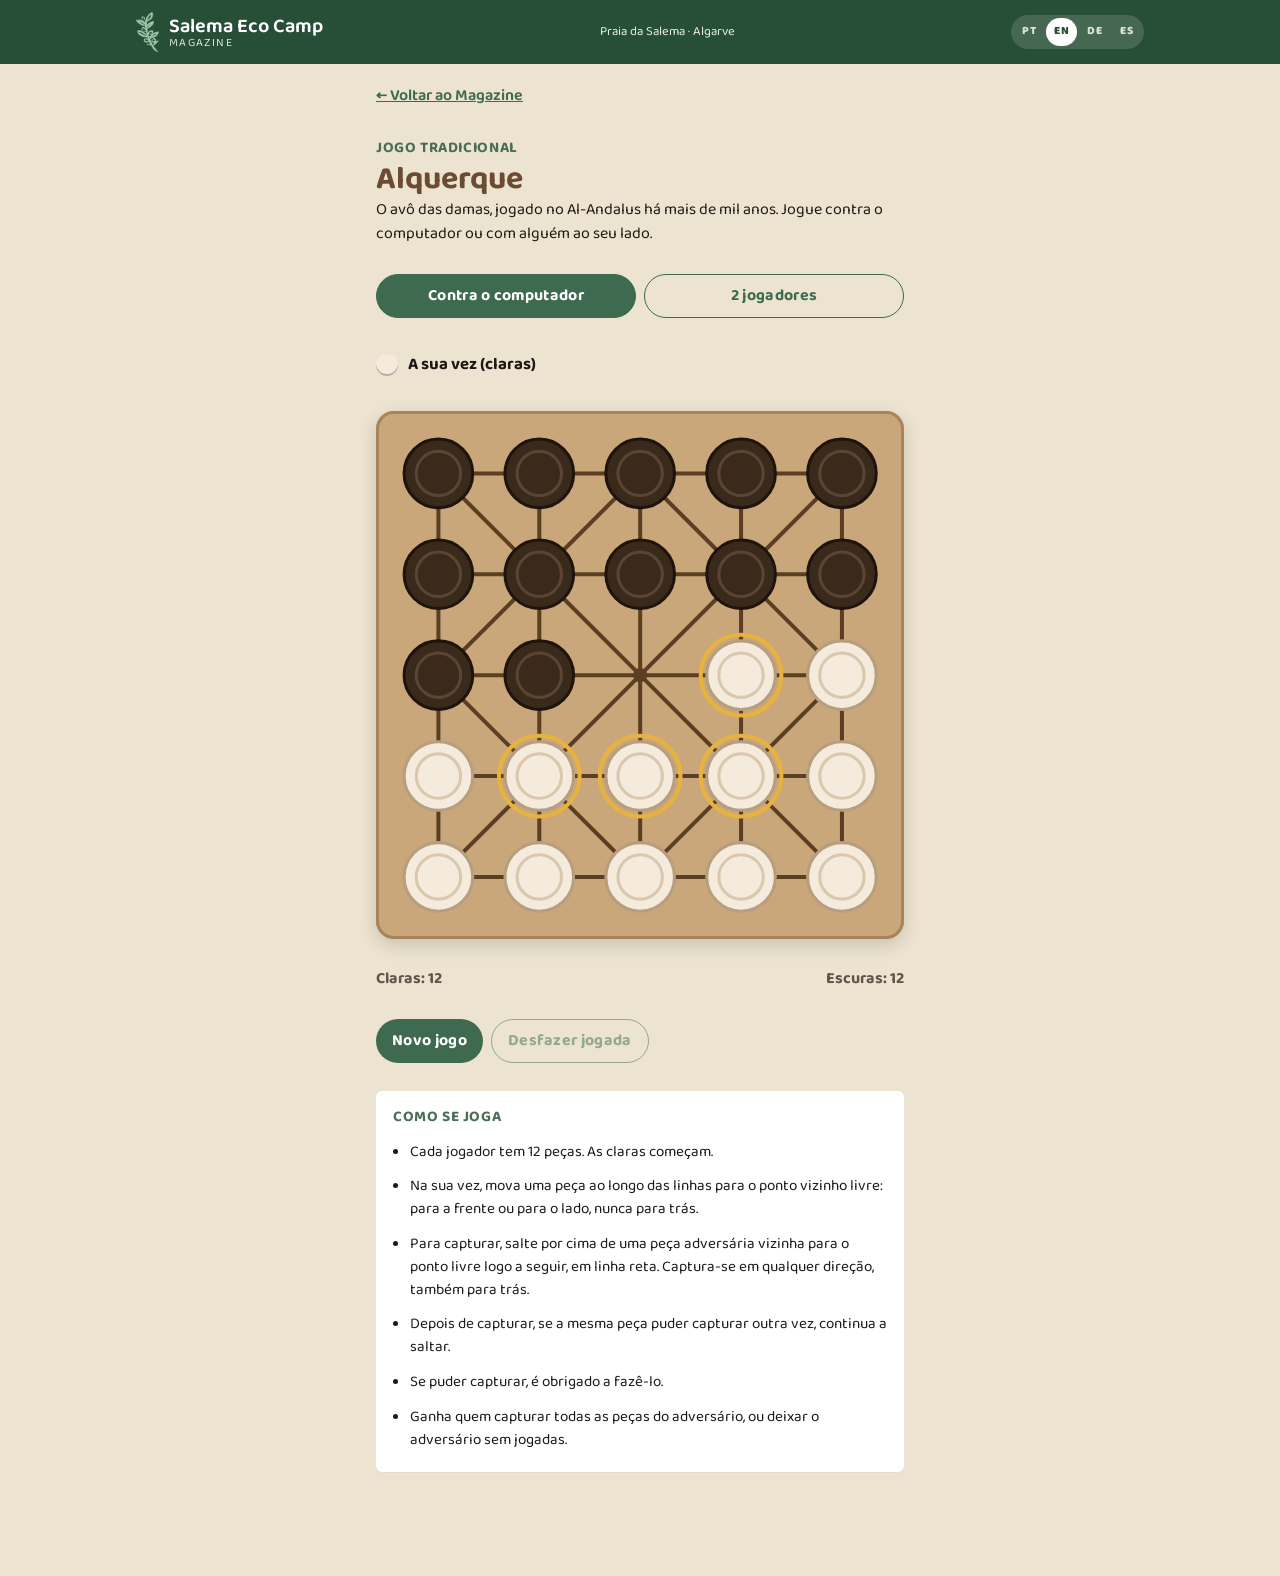
==== alquerque.html @ 7c08e225 "Jogo do Alquerque interativo e artigo na Região Co-Authored-By: Claude Opus 5.5 <noreply@anthropic.c" ====
<!doctype html>
<html lang="pt">
<head>
<meta charset="utf-8">
<meta name="viewport" content="width=device-width,initial-scale=1,viewport-fit=cover">
<meta name="theme-color" content="#274F37">
<title>Alquerque · Salema Eco Camp</title>
<link rel="icon" href="favicon.png" type="image/png">
<link rel="preconnect" href="https://fonts.googleapis.com">
<link rel="stylesheet" href="https://fonts.googleapis.com/css2?family=Baloo+Thambi+2:wght@400;500;600;700;800&display=swap">
<link rel="stylesheet" href="estilo.css?v=103">
<style>
  .jogo{display:flex;flex-direction:column;gap:14px;padding-block:18px 28px;max-width:560px;margin-inline:auto}
  .jogo h1{color:var(--title);margin:0}
  .modos{display:flex;gap:8px;flex-wrap:wrap}
  .modos button{flex:1;min-width:0;white-space:normal;line-height:1.15;padding-inline:10px;height:auto;min-height:44px}
  .modos button[aria-pressed="true"]{background:var(--accent);color:#fff}
  .estado{display:flex;align-items:center;gap:10px;font-weight:700;font-size:1.05rem;min-height:2.2em}
  .estado .ficha{width:22px;height:22px;border-radius:50%;flex:none;box-shadow:inset 0 -2px 0 rgba(0,0,0,.25)}
  .tabuleiro{background:#C9A77A;border-radius:18px;padding:3%;box-shadow:inset 0 0 0 3px #A9845A, 0 6px 18px rgba(0,0,0,.15);touch-action:manipulation}
  .tabuleiro svg{display:block;width:100%;height:auto}
  .contas{display:flex;justify-content:space-between;font-weight:700;color:var(--muted)}
  .regras{font-size:.95rem}
  .regras li{margin-block:4px}
  .acoes{display:flex;gap:8px;flex-wrap:wrap}
  .fim{background:var(--surface);border:2px solid var(--accent);border-radius:14px;padding:14px;text-align:center;font-weight:700;font-size:1.15rem}
</style>
<script src="config.js?v=103"></script>
</head>
<body>
<header class="top"><div class="wrap">
  <div class="brand-row"><img id="logo" src="imagens/logo.png" alt="Salema Eco Camp"><div class="brand" translate="no"><b>Salema Eco Camp</b><span>Magazine</span></div></div>
  <div class="who">Praia da Salema · Algarve</div>
</div></header>

<main><div class="wrap jogo">
  <a class="so-magazine" href="./#regiao">← Voltar ao Magazine</a>
  <div>
    <span class="eyebrow">Jogo tradicional</span>
    <h1>Alquerque</h1>
    <p>O avô das damas, jogado no Al-Andalus há mais de mil anos. Jogue contra o computador ou com alguém ao seu lado.</p>
  </div>

  <div class="modos" role="group" aria-label="Modo de jogo">
    <button type="button" class="btn ghost" id="m-pc" aria-pressed="true">Contra o computador</button>
    <button type="button" class="btn ghost" id="m-2" aria-pressed="false">2 jogadores</button>
  </div>

  <div class="estado" aria-live="polite"><span class="ficha" id="e-ficha"></span><span id="e-texto"></span></div>
  <div class="tabuleiro"><svg id="tab" viewBox="-46 -46 492 492" role="img" aria-label="Tabuleiro de Alquerque"></svg></div>
  <div class="contas"><span id="c-claras"></span><span id="c-escuras"></span></div>
  <div class="fim" id="fim" hidden></div>
  <div class="acoes">
    <button type="button" class="btn" id="novo">Novo jogo</button>
    <button type="button" class="btn ghost" id="desfazer">Desfazer jogada</button>
  </div>

  <section class="card regras">
    <h2 class="eyebrow">Como se joga</h2>
    <ul>
      <li>Cada jogador tem 12 peças. As claras começam.</li>
      <li>Na sua vez, mova uma peça ao longo das linhas para o ponto vizinho livre: para a frente ou para o lado, nunca para trás.</li>
      <li>Para capturar, salte por cima de uma peça adversária vizinha para o ponto livre logo a seguir, em linha reta. Captura-se em qualquer direção, também para trás.</li>
      <li>Depois de capturar, se a mesma peça puder capturar outra vez, continua a saltar.</li>
      <li>Se puder capturar, é obrigado a fazê-lo.</li>
      <li>Ganha quem capturar todas as peças do adversário, ou deixar o adversário sem jogadas.</li>
    </ul>
  </section>
</div></main>

<script>
(function(){
  const N=5, P=100, CLARA=1, ESCURA=2;
  const svg=document.getElementById("tab"), NS="http://www.w3.org/2000/svg";
  const id=(r,c)=>r*N+c, rc=i=>[Math.floor(i/N), i%N];
  const dentro=(r,c)=>r>=0&&r<N&&c>=0&&c<N;
  const DIRS=[[-1,0],[1,0],[0,-1],[0,1],[-1,-1],[-1,1],[1,-1],[1,1]];
  const dirsDe=(r,c)=>(r+c)%2===0?DIRS:DIRS.slice(0,4);
  /* a frente das claras é para cima (r-1); das escuras para baixo (r+1) */
  const avanca=(cor,dr)=>cor===CLARA?dr<=0:dr>=0;

  let tab, vez, sel, emCadeia, modoPC=true, historico=[], acabou=false, aPensar=false;

  function inicial(){
    const t=Array(25).fill(0);
    for(let r=0;r<5;r++) for(let c=0;c<5;c++){
      if(r<2) t[id(r,c)]=ESCURA; else if(r>2) t[id(r,c)]=CLARA;
      else if(c<2) t[id(r,c)]=ESCURA; else if(c>2) t[id(r,c)]=CLARA;
    }
    return t;
  }
  function capturasDe(t,i){
    const cor=t[i], [r,c]=rc(i), out=[];
    for(const [dr,dc] of dirsDe(r,c)){
      const r1=r+dr,c1=c+dc,r2=r+2*dr,c2=c+2*dc;
      if(dentro(r2,c2) && t[id(r1,c1)] && t[id(r1,c1)]!==cor && !t[id(r2,c2)]) out.push({de:i,para:id(r2,c2),come:id(r1,c1)});
    }
    return out;
  }
  function simplesDe(t,i){
    const cor=t[i], [r,c]=rc(i), out=[];
    for(const [dr,dc] of dirsDe(r,c)){
      const r1=r+dr,c1=c+dc;
      if(dentro(r1,c1) && !t[id(r1,c1)] && avanca(cor,dr)) out.push({de:i,para:id(r1,c1)});
    }
    return out;
  }
  function jogadas(t,cor,soPeca){
    const pecas=soPeca!=null?[soPeca]:t.map((v,i)=>v===cor?i:-1).filter(i=>i>=0);
    const caps=pecas.flatMap(i=>capturasDe(t,i));
    if(caps.length||soPeca!=null) return caps;
    return pecas.flatMap(i=>simplesDe(t,i));
  }
  const conta=(t,cor)=>t.filter(v=>v===cor).length;
  const outra=cor=>cor===CLARA?ESCURA:CLARA;

  /* ---------- desenho ---------- */
  function desenhar(){
    svg.innerHTML="";
    const linha=(a,b)=>{ const [r1,c1]=rc(a),[r2,c2]=rc(b); const l=document.createElementNS(NS,"line");
      l.setAttribute("x1",c1*P);l.setAttribute("y1",r1*P);l.setAttribute("x2",c2*P);l.setAttribute("y2",r2*P);
      l.setAttribute("stroke","#5B3F22");l.setAttribute("stroke-width","4");l.setAttribute("stroke-linecap","round"); svg.append(l); };
    for(let r=0;r<5;r++) for(let c=0;c<5;c++){ const i=id(r,c);
      if(c<4) linha(i,id(r,c+1)); if(r<4) linha(i,id(r+1,c));
      if((r+c)%2===0){ if(r<4&&c<4) linha(i,id(r+1,c+1)); if(r<4&&c>0) linha(i,id(r+1,c-1)); } }
    const possiveis=acabou||aPensar||(modoPC&&vez===ESCURA)?[]:jogadas(tab,vez,emCadeia);
    const origens=new Set(possiveis.map(j=>j.de));
    const destinos=sel!=null?possiveis.filter(j=>j.de===sel):[];
    for(let i=0;i<25;i++){
      const [r,c]=rc(i), g=document.createElementNS(NS,"g"); g.style.cursor="pointer";
      const alvo=document.createElementNS(NS,"circle"); alvo.setAttribute("cx",c*P);alvo.setAttribute("cy",r*P);alvo.setAttribute("r",46);alvo.setAttribute("fill","transparent"); g.append(alvo);
      const ponto=document.createElementNS(NS,"circle"); ponto.setAttribute("cx",c*P);ponto.setAttribute("cy",r*P);ponto.setAttribute("r",7);ponto.setAttribute("fill","#5B3F22"); g.append(ponto);
      const d=destinos.find(j=>j.para===i);
      if(d){ const m=document.createElementNS(NS,"circle"); m.setAttribute("cx",c*P);m.setAttribute("cy",r*P);m.setAttribute("r",18);
        m.setAttribute("fill",d.come!=null?"#C0392B":"#2E7D4F"); m.setAttribute("opacity",".75"); g.append(m); }
      if(tab[i]){
        const p=document.createElementNS(NS,"circle"); p.setAttribute("cx",c*P);p.setAttribute("cy",r*P);p.setAttribute("r",34);
        p.setAttribute("fill",tab[i]===CLARA?"#F4EBDD":"#3A2A1C"); p.setAttribute("stroke",tab[i]===CLARA?"#B79E7E":"#1E140C"); p.setAttribute("stroke-width","3"); g.append(p);
        const q=document.createElementNS(NS,"circle"); q.setAttribute("cx",c*P);q.setAttribute("cy",r*P);q.setAttribute("r",22);q.setAttribute("fill","none");
        q.setAttribute("stroke",tab[i]===CLARA?"#D9C8AE":"#5A4532"); q.setAttribute("stroke-width","3"); g.append(q);
        if(i===sel||origens.has(i)){ const h=document.createElementNS(NS,"circle"); h.setAttribute("cx",c*P);h.setAttribute("cy",r*P);h.setAttribute("r",40);
          h.setAttribute("fill","none"); h.setAttribute("stroke",i===sel?"#2E7D4F":"#E8B33D"); h.setAttribute("stroke-width",i===sel?"6":"4"); g.append(h); }
      }
      g.addEventListener("click",()=>clicar(i)); svg.append(g);
    }
    const fic=document.getElementById("e-ficha"); fic.style.background=vez===CLARA?"#F4EBDD":"#3A2A1C";
    let txt;
    if(acabou) txt="Fim do jogo";
    else if(aPensar) txt="O computador está a pensar…";
    else if(emCadeia!=null) txt="Continue a capturar com a mesma peça";
    else if(modoPC) txt=vez===CLARA?"A sua vez (claras)":"Vez do computador";
    else txt=vez===CLARA?"Vez das claras":"Vez das escuras";
    if(!acabou&&!aPensar&&possiveis.some(j=>j.come!=null)&&emCadeia==null) txt+=" · captura obrigatória";
    document.getElementById("e-texto").textContent=txt;
    document.getElementById("c-claras").textContent="Claras: "+conta(tab,CLARA);
    document.getElementById("c-escuras").textContent="Escuras: "+conta(tab,ESCURA);
    document.getElementById("desfazer").disabled=!historico.length||aPensar;
  }

  /* ---------- jogo ---------- */
  function aplicar(t,j){ const n=t.slice(); n[j.para]=n[j.de]; n[j.de]=0; if(j.come!=null) n[j.come]=0; return n; }
  function guardar(){ historico.push({tab:tab.slice(),vez,emCadeia}); if(historico.length>200) historico.shift(); }
  function executar(j){
    tab=aplicar(tab,j); sel=null;
    if(j.come!=null && capturasDe(tab,j.para).length){ emCadeia=j.para; sel=j.para; }
    else { emCadeia=null; vez=outra(vez); }
    verificarFim(); desenhar();
    if(!acabou && modoPC && vez===ESCURA) setTimeout(jogaPC,450);
  }
  function verificarFim(){
    if(emCadeia!=null) return;
    if(!conta(tab,vez) || !jogadas(tab,vez).length){
      acabou=true; const venc=outra(vez);
      const f=document.getElementById("fim"); f.hidden=false;
      f.textContent = modoPC ? (venc===CLARA?"Parabéns, ganhou! 🎉":"O computador ganhou. Tente outra vez!")
                             : (venc===CLARA?"Ganharam as claras! 🎉":"Ganharam as escuras! 🎉");
    }
  }
  function clicar(i){
    if(acabou||aPensar||(modoPC&&vez===ESCURA)) return;
    const poss=jogadas(tab,vez,emCadeia);
    if(sel!=null){ const j=poss.find(x=>x.de===sel&&x.para===i); if(j){ guardar(); executar(j); return; } }
    if(emCadeia!=null) return;
    sel = poss.some(x=>x.de===i) ? i : null; desenhar();
  }

  /* ---------- computador: procura a melhor sequência, com um passo de antecipação ---------- */
  function sequencias(t,cor){
    const res=[];
    function seguir(tt,peca,caminho,comidas){
      const caps=capturasDe(tt,peca);
      if(!caps.length){ res.push({tab:tt,caminho,comidas}); return; }
      for(const c of caps) seguir(aplicar(tt,c),c.para,caminho.concat([c]),comidas+1);
    }
    const js=jogadas(t,cor);
    for(const j of js){ if(j.come!=null) seguir(aplicar(t,j),j.para,[j],1); else res.push({tab:aplicar(t,j),caminho:[j],comidas:0}); }
    return res;
  }
  function avaliar(t){ return conta(t,ESCURA)-conta(t,CLARA); }
  function melhorResposta(t,cor){
    const seqs=sequencias(t,cor); if(!seqs.length) return cor===CLARA?50:-50;
    let melhor=cor===CLARA?Infinity:-Infinity;
    for(const s of seqs){ const v=avaliar(s.tab); melhor=cor===CLARA?Math.min(melhor,v):Math.max(melhor,v); }
    return melhor;
  }
  function jogaPC(){
    aPensar=true; desenhar();
    setTimeout(()=>{
      const seqs=sequencias(tab,ESCURA);
      let melhor=-Infinity, escolhas=[];
      for(const s of seqs){
        let v=melhorResposta(s.tab,CLARA);
        const [r]=rc(s.caminho[s.caminho.length-1].para); v+=r*0.01;
        if(v>melhor+1e-9){ melhor=v; escolhas=[s]; } else if(Math.abs(v-melhor)<1e-9) escolhas.push(s);
      }
      const s=escolhas[Math.floor(Math.random()*escolhas.length)];
      aPensar=false;
      if(!s){ verificarFim(); desenhar(); return; }
      guardar();
      let k=0; const passo=()=>{ const j=s.caminho[k++]; tab=aplicar(tab,j); sel=null; desenhar();
        if(k<s.caminho.length) setTimeout(passo,380); else { emCadeia=null; vez=CLARA; verificarFim(); desenhar(); } };
      passo();
    },250);
  }

  function novo(){ tab=inicial(); vez=CLARA; sel=null; emCadeia=null; historico=[]; acabou=false; aPensar=false; document.getElementById("fim").hidden=true; desenhar(); }
  function desfazer(){
    if(!historico.length||aPensar) return;
    let h=historico.pop();
    if(modoPC){ while(h.vez===ESCURA && historico.length) h=historico.pop(); }
    tab=h.tab; vez=h.vez; emCadeia=h.emCadeia; sel=emCadeia; acabou=false; document.getElementById("fim").hidden=true; desenhar();
  }
  function modo(pc){ modoPC=pc; document.getElementById("m-pc").setAttribute("aria-pressed",String(pc)); document.getElementById("m-2").setAttribute("aria-pressed",String(!pc)); novo(); }
  document.getElementById("novo").onclick=novo;
  document.getElementById("desfazer").onclick=desfazer;
  document.getElementById("m-pc").onclick=()=>modo(true);
  document.getElementById("m-2").onclick=()=>modo(false);
  novo();
})();
</script>
<script src="i18n.js?v=103"></script>
</body>
</html>
---- estilo.css ----
[hidden]{display:none!important}
img{max-width:100%}
body{margin:0}
/* Layout: app de telemóvel — cabeçalho fixo, conteúdo numa coluna, barra de separadores em baixo. */
:root{
  /* cores e letras do site salemaecocamp.com */
  --bg:#ECE4D0; --surface:#FFFFFF; --surface-2:#F5EFE1; --ink:#1E1915; --muted:#5E554B; --line:#E2D8C2;
  --brand:#274F37; --brand-ink:#FFFFFF;
  --accent:#3E6B50; --accent-ink:#FFFFFF; --accent-soft:#CEE7D1;
  --title:#6B4C33; --section:#4A6D57;
  --c-rest:#8A5A3A; --c-alma:#7A4C6E; --c-ser:#4A6D57; --c-store:#8A6A36; --c-ativ:#2F6475;
  --ok:#3F7A3A; --warn:#A8641A; --danger:#A33A2E;
  --display:"Baloo Thambi 2", system-ui, sans-serif;
  --body:"Baloo Thambi 2", system-ui, -apple-system, "Segoe UI", sans-serif;
  --r:6px;
  color-scheme:light;
}
*{box-sizing:border-box}
html,body{background:var(--bg);color:var(--ink)}
body{font-family:var(--body);font-size:16px;line-height:1.5;padding-bottom:calc(76px + env(safe-area-inset-bottom,0px))}
body::before{content:"";position:fixed;inset:0 0 auto;height:env(safe-area-inset-top,0px);z-index:10;background:var(--brand)}
h1,h2,h3{font-family:var(--display);font-weight:600;text-wrap:balance;margin:0;line-height:1.2}
p{margin:0}
button,input,select,textarea{font:inherit;color:inherit}
:focus-visible{outline:3px solid var(--accent);outline-offset:2px}
.wrap{max-width:640px;margin:0 auto;padding-left:max(16px,env(safe-area-inset-left,0px));padding-right:max(16px,env(safe-area-inset-right,0px))}

header.top{position:sticky;top:env(safe-area-inset-top,0px);z-index:5;background:var(--brand);color:var(--brand-ink)}
header.top .wrap{display:flex;align-items:center;justify-content:space-between;gap:12px;padding-block:12px}
.brand{display:flex;flex-direction:column;line-height:1.1}
.brand b{font-family:var(--display);font-weight:600;font-size:1.25rem}

.brand span{font-size:.72rem;letter-spacing:.12em;text-transform:uppercase;opacity:.85}
.who{font-size:.8rem;opacity:.9;text-align:right}

main .wrap{display:flex;flex-direction:column;gap:22px;padding-block:20px 28px}
.view[hidden]{display:none!important}
.eyebrow{font-size:.74rem;letter-spacing:.12em;text-transform:uppercase;color:var(--muted);font-weight:600}
.lead{color:var(--muted)}
section.block{display:flex;flex-direction:column;gap:12px}

/* avisos */
.avisos{display:flex;flex-direction:column;gap:8px}
.aviso{display:grid;grid-template-columns:auto 1fr auto;gap:12px;align-items:start;background:var(--surface);border:1px solid var(--line);border-radius:var(--r);padding:12px 14px}
.aviso .tag{font-size:.7rem;font-weight:700;letter-spacing:.08em;text-transform:uppercase;padding:3px 8px;border-radius:999px;white-space:nowrap}
.tag.info{background:var(--accent-soft);color:var(--accent)}
.tag.corte{background:color-mix(in srgb,var(--warn) 18%,transparent);color:var(--warn)}
.tag.alerta{background:var(--danger);color:#fff}
.tag.loja{background:color-mix(in srgb,var(--c-store) 20%,transparent);color:var(--c-store)}
.aviso p{min-width:0}
.aviso.alerta{background:var(--danger);border-color:var(--danger);color:#fff;grid-template-columns:1fr auto}
.aviso.alerta .tag{background:#fff;color:var(--danger);grid-column:1/-1;justify-self:start;font-size:.78rem}
.aviso.alerta .tag::before{content:"⚠️ "}
.aviso.alerta p{font-size:1rem;line-height:1.45}
.aviso.alerta b{display:block;font-size:1.1rem;margin-bottom:4px}
.aviso.alerta time{color:rgba(255,255,255,.85)}
.aviso.alerta .novo{display:none}
.aviso.laranja{background:color-mix(in srgb,var(--warn) 14%,var(--surface));border:2px solid var(--warn);grid-template-columns:1fr auto}
.aviso.laranja .tag{background:var(--warn);color:#fff;grid-column:1/-1;justify-self:start;font-size:.78rem}
.aviso.laranja b{display:block;font-size:1.1rem;margin-bottom:4px}
.aviso.laranja p{line-height:1.5}
.aviso-link{display:inline-block;margin-top:8px;font-weight:700;color:var(--accent)}
.aviso.alerta .aviso-link{color:#fff}
.aviso time{font-size:.78rem;color:var(--muted);font-variant-numeric:tabular-nums;white-space:nowrap}
.empty{border:1px dashed var(--line);border-radius:var(--r);padding:16px;color:var(--muted);font-size:.95rem}

/* secções */
.sections{display:grid;grid-template-columns:1fr 1fr;gap:10px}
.sec{display:flex;flex-direction:column;gap:6px;text-align:left;background:var(--surface);border:1px solid var(--line);border-radius:var(--r);padding:14px;cursor:pointer;min-width:0}
.sec:hover{border-color:var(--sc)}
.sec .dot{width:28px;height:4px;border-radius:2px;background:var(--sc)}
.sec .ph{margin:-14px -14px 4px;aspect-ratio:16/9;max-width:none;width:calc(100% + 28px);object-fit:cover;border-radius:var(--r) var(--r) 0 0;display:block}
.secphoto{width:100%;max-width:100%;aspect-ratio:16/9;object-fit:cover;border-radius:var(--r);display:block}
.sec{overflow:hidden}
.sec b{font-family:var(--display);font-weight:600;font-size:1.1rem}
.sec small{color:var(--muted);font-size:.82rem;line-height:1.35}
.sec.wide{grid-column:1/-1}

.sechead{display:flex;flex-direction:column;gap:8px;border-left:4px solid var(--sc);padding-left:14px}
.back{align-self:flex-start;background:none;border:0;color:var(--accent);font-weight:600;padding:4px 0;cursor:pointer}
.items{display:flex;flex-direction:column;border:1px solid var(--line);border-radius:var(--r);background:var(--surface);overflow:hidden}
.item{display:flex;gap:12px;align-items:center;justify-content:space-between;padding:14px;border-top:1px solid var(--line)}
.item:first-child{border-top:0}
.item div{min-width:0;display:flex;flex-direction:column;gap:2px}
.item b{font-weight:600}
.item .thumb{width:56px;height:56px;flex:none;object-fit:cover;border-radius:10px;background:var(--surface-2)}
.item .info{flex:1}
.prodfotos{display:grid;grid-template-columns:1fr 1fr;gap:8px}
.prodfotos img{width:100%;aspect-ratio:3/4;object-fit:cover;border-radius:12px;display:block}
.item small{color:var(--muted);font-size:.85rem}
.btn{border:0;border-radius:999px;padding:9px 16px;font-weight:600;cursor:pointer;background:var(--accent);color:var(--accent-ink);white-space:nowrap}
.btn.ghost{background:transparent;color:var(--accent);border:1.5px solid var(--accent)}
.btn.small{padding:6px 12px;font-size:.85rem}
.btn.danger{background:transparent;color:var(--danger);border:1.5px solid var(--danger)}
.btn:disabled{opacity:.5;cursor:default}

/* comunidade */
.topics{display:flex;gap:8px;overflow-x:auto;padding-bottom:4px;scrollbar-width:none}
.chip{border:1.5px solid var(--line);background:var(--surface);border-radius:999px;padding:6px 14px;font-weight:600;font-size:.88rem;cursor:pointer;white-space:nowrap}
.chip[aria-pressed="true"]{background:var(--accent);color:var(--accent-ink);border-color:var(--accent)}
.posts{display:flex;flex-direction:column;gap:10px}
.post{background:var(--surface);border:1px solid var(--line);border-radius:var(--r);padding:14px;display:flex;flex-direction:column;gap:8px}
.post .meta{display:flex;gap:8px;align-items:center;flex-wrap:wrap;font-size:.8rem;color:var(--muted)}
.post .meta b{color:var(--ink);font-weight:600}
.post p{white-space:pre-wrap;overflow-wrap:anywhere}
.pill{font-size:.7rem;font-weight:700;letter-spacing:.06em;text-transform:uppercase;background:var(--surface-2);padding:2px 8px;border-radius:999px;color:var(--ink)}
.note{font-size:.85rem;color:var(--muted);background:var(--surface-2);border-radius:10px;padding:10px 12px}

/* parque */
.card{background:var(--surface);border:1px solid var(--line);border-radius:var(--r);padding:16px;display:flex;flex-direction:column;gap:10px}
.card ul{margin:0;padding-left:1.1em;display:flex;flex-direction:column;gap:4px}
a{color:var(--accent);font-weight:600}

/* equipa */
.req{background:var(--surface);border:1px solid var(--line);border-left:4px solid var(--sc,var(--accent));border-radius:var(--r);padding:12px 14px;display:flex;flex-direction:column;gap:6px}
.req .row{display:flex;justify-content:space-between;gap:8px;align-items:center;flex-wrap:wrap}
.req dl{display:grid;grid-template-columns:auto 1fr;gap:2px 10px;margin:0;font-size:.88rem}
.req dt{color:var(--muted)}
.req dd{margin:0;min-width:0;overflow-wrap:anywhere}
.status{font-size:.72rem;font-weight:700;letter-spacing:.06em;text-transform:uppercase;padding:3px 9px;border-radius:999px}
.status.novo{background:color-mix(in srgb,var(--warn) 20%,transparent);color:var(--warn)}
.status.confirmado{background:color-mix(in srgb,var(--ok) 20%,transparent);color:var(--ok)}
.counts{display:flex;gap:8px;flex-wrap:wrap}
.counts .chip{cursor:pointer}

/* formulário */
.sheet{position:fixed;inset:0;z-index:20;background:color-mix(in srgb,#000 45%,transparent);display:flex;align-items:flex-end;justify-content:center}
.sheet form{background:var(--bg);width:100%;max-width:640px;max-height:92%;overflow-y:auto;border-radius:20px 20px 0 0;display:flex;flex-direction:column;gap:14px;
  padding-top:18px;padding-bottom:calc(18px + env(safe-area-inset-bottom,0px));padding-left:max(16px,env(safe-area-inset-left,0px));padding-right:max(16px,env(safe-area-inset-right,0px))}
.field{display:flex;flex-direction:column;gap:4px}
.field label{font-size:.85rem;font-weight:600}
.field .hint{display:block;font-size:.75rem;color:#6B4C33;margin-top:3px;line-height:1.25}
.field input,.field select,.field textarea{background:var(--surface);border:1.5px solid var(--line);border-radius:10px;padding:10px 12px;width:100%}
.field textarea{min-height:84px;resize:vertical}
.pair{display:grid;grid-template-columns:1fr 1fr;gap:10px}
.pair>*{min-width:0}
.actions{display:flex;gap:10px;justify-content:flex-end;flex-wrap:wrap}
.msg{font-size:.9rem;border-radius:10px;padding:10px 12px}
.msg.ok{background:color-mix(in srgb,var(--ok) 16%,transparent);color:var(--ok)}
.msg.err{background:color-mix(in srgb,var(--danger) 14%,transparent);color:var(--danger)}

/* barra inferior */
nav.tabs{position:fixed;left:0;right:0;bottom:0;z-index:6;background:var(--surface);border-top:1px solid var(--line);
  padding-bottom:env(safe-area-inset-bottom,0px);padding-left:max(8px,env(safe-area-inset-left,0px));padding-right:max(8px,env(safe-area-inset-right,0px))}
nav.tabs .in{max-width:640px;margin:0 auto;display:flex}
nav.tabs a{flex:1;display:flex;flex-direction:column;align-items:center;gap:2px;padding:10px 2px 8px;color:var(--muted);text-decoration:none;font-size:.72rem;font-weight:600}
nav.tabs a svg{width:22px;height:22px;stroke:currentColor;fill:none;stroke-width:1.8;stroke-linecap:round;stroke-linejoin:round}
nav.tabs a[aria-current="page"]{color:var(--accent)}
/* marca, capa, galeria, assistente */
.brand-row{display:flex;align-items:center;gap:10px;min-width:0}
.brand-row img{height:36px;width:auto;object-fit:contain}
.hero{margin:0;border-radius:var(--r);overflow:hidden;background:#F1EFEA;max-width:100%;display:flex;flex-direction:column}
.hero img{width:100%;height:auto;display:block}
.hero figcaption{font-size:.75rem;color:#6B6658;padding:6px 12px 8px;text-align:right}
.hero.mapa-vivo iframe{display:block;width:100%;height:clamp(300px,62vw,460px);border:0;background:#EDE3D1}
.hero.mapa-vivo figcaption{display:flex;justify-content:space-between;gap:12px;align-items:center}
.hero.mapa-vivo figcaption a{color:var(--accent);font-weight:700;text-decoration:none}
.hero.ph{display:flex;align-items:center;justify-content:center;color:var(--muted);font-size:.9rem;text-align:center;padding:16px;border:1px dashed var(--line)}
.gallery{display:grid;grid-template-columns:repeat(3,1fr);gap:6px}
.gallery figure{margin:0;display:flex;flex-direction:column;gap:2px;min-width:0}
.gallery img,.gallery .noimg{width:100%;aspect-ratio:1;object-fit:cover;border-radius:8px;background:var(--surface-2);display:block}
.gallery figcaption{font-size:.72rem;color:var(--muted);overflow:hidden;text-overflow:ellipsis;white-space:nowrap}
.ask{background:var(--accent-soft);border-radius:var(--r);padding:16px;display:flex;flex-direction:column;gap:10px}
.ask form{display:flex;gap:8px}
.ask input{flex:1;min-width:0;background:var(--surface);border:1.5px solid var(--line);border-radius:999px;padding:10px 14px}
.ask .answer{background:var(--surface);border-radius:10px;padding:12px;white-space:pre-wrap;font-size:.95rem}
.suggest{display:flex;gap:6px;flex-wrap:wrap}
.suggest button{border:1px solid var(--line);background:var(--surface);border-radius:999px;padding:4px 10px;font-size:.8rem;cursor:pointer}
.insta{display:flex;align-items:center;justify-content:space-between;gap:12px;flex-wrap:wrap}
.menu-text{white-space:pre-wrap;background:var(--surface);border:1px solid var(--line);border-radius:var(--r);padding:14px;font-size:.95rem}
.check{display:flex;gap:10px;align-items:flex-start;font-size:.88rem}
.check input{margin-top:3px;width:18px;height:18px;flex:none}
.req img{max-width:100%;max-height:220px;border-radius:8px;object-fit:cover}
.upl{display:grid;grid-template-columns:1fr auto;gap:10px;align-items:center}
.upl img{width:52px;height:52px;object-fit:cover;border-radius:8px;background:var(--surface-2)}
/* eventos, mapa */
.events{display:flex;flex-direction:column;gap:14px}
.events .empty{flex:1}
.evcard{display:flex;flex-direction:column;background:var(--surface);border:0;border-radius:var(--r);overflow:hidden;padding:0;text-align:left;font:inherit;color:inherit;cursor:pointer;box-shadow:0 2px 10px rgba(0,0,0,.08);width:100%}
.ev-capa{position:relative;display:block;aspect-ratio:1080/400;background:var(--brand);overflow:hidden}
.ev-capa img{position:absolute;inset:0;width:100%;height:100%;object-fit:cover;object-position:top;display:block}
.ev-sem{height:100%;display:flex;align-items:center;justify-content:center;gap:10px;color:var(--brand-ink);line-height:1}
.ev-sem b{font-family:var(--display);font-size:3rem}.ev-sem span{letter-spacing:.15em;text-transform:uppercase;font-weight:700}
.ev-data{position:absolute;right:10px;top:10px;background:var(--brand);color:var(--brand-ink);font-weight:700;font-size:.82rem;padding:4px 10px;border-radius:999px;box-shadow:0 1px 4px rgba(0,0,0,.2)}
.ev-cap{display:flex;flex-direction:column;gap:2px;padding:10px 14px 12px}
.ev-cap small{color:var(--muted);font-size:.72rem;text-transform:uppercase;letter-spacing:.08em;font-weight:700}
.ev-cap b{font-size:1rem;line-height:1.25}
.ev-banner{width:100%;border-radius:12px;display:block;aspect-ratio:1080/400;object-fit:cover}
.ev-vercartaz{color:var(--brand);font-weight:700}
.ev-poster img{width:100%;border-radius:12px;display:block}
.ev-quando{font-weight:700;color:var(--brand)}
.ev-preco{font-weight:600}
.actions a.btn{text-decoration:none;display:inline-flex;align-items:center;justify-content:center}

.event{display:grid;grid-template-columns:58px 1fr;gap:12px;background:var(--surface);border:1px solid var(--line);border-radius:var(--r);padding:12px;align-items:start}
.event .date{display:flex;flex-direction:column;align-items:center;justify-content:center;background:var(--brand);color:var(--brand-ink);border-radius:10px;padding:6px 0;line-height:1.1}
.event .date b{font-family:var(--display);font-weight:600;font-size:1.5rem;font-variant-numeric:tabular-nums}
.event .date span{font-size:.68rem;letter-spacing:.1em;text-transform:uppercase;font-weight:700}
.event .body{min-width:0;display:flex;flex-direction:column;gap:4px}
.event .body p{font-size:.92rem;white-space:pre-wrap;overflow-wrap:anywhere}
.event .body small{color:var(--muted);font-size:.82rem}
.event img{grid-column:1/-1;width:100%;max-height:260px;object-fit:cover;border-radius:10px}
.map{display:block;border-radius:10px;overflow:hidden;border:1px solid var(--line)}
.map img{display:block;width:100%;height:auto}
.stages{margin:0;padding:0;list-style:none;display:flex;flex-direction:column;border:1px solid var(--line);border-radius:10px;overflow:hidden}
.stages li{display:grid;grid-template-columns:28px 1fr auto;gap:10px;align-items:center;padding:10px 12px;border-top:1px solid var(--line);font-size:.92rem}
.stages li:first-child{border-top:0}
.stages li.here{background:var(--accent-soft)}
.stages .n{width:24px;height:24px;border-radius:50%;background:var(--danger);color:#fff;font-weight:700;font-size:.8rem;display:flex;align-items:center;justify-content:center}
.stages .km{font-size:.78rem;color:var(--muted);text-align:right;font-variant-numeric:tabular-nums}
.lvl{font-size:.68rem;font-weight:700;text-transform:uppercase;letter-spacing:.06em}
.lvl.facil{color:var(--ok)}.lvl.moderado{color:var(--warn)}.lvl.dificil{color:var(--danger)}
.poi summary{cursor:pointer;font-weight:600;color:var(--accent)}
.poi ol{margin:8px 0 0;padding-left:1.5em;font-size:.9rem;display:flex;flex-direction:column;gap:2px;font-variant-numeric:tabular-nums}
.contacts{list-style:none;margin:0;padding:0;display:flex;flex-direction:column;gap:6px}
.contacts li{display:flex;justify-content:space-between;gap:12px;font-size:.95rem}
.contacts b{user-select:all;font-variant-numeric:tabular-nums}
/* eco living */
.el-hero{margin:0;border-radius:var(--r);overflow:hidden}
.el-hero img{display:block;width:100%;aspect-ratio:4/3;object-fit:cover}
.el-teaser{text-decoration:none;color:var(--ink)}
.el-teaser b{font-family:var(--display);font-weight:600;font-size:1.15rem}
.el-grid{display:grid;grid-template-columns:1fr 1fr;gap:10px}
.el-grid>*{min-width:0}
.el-card{background:var(--surface);border:1px solid var(--line);border-radius:var(--r);padding:14px;display:flex;flex-direction:column;gap:4px}
.el-card b{font-family:var(--display);font-weight:600;font-size:1.05rem}
.el-card p{font-size:.92rem;color:var(--muted)}
.el-inv{background:var(--brand);border-color:var(--brand);color:var(--brand-ink)}
.el-inv p,.el-inv .eyebrow{color:color-mix(in srgb,var(--brand-ink) 78%,transparent)}
.el-dark{background:var(--brand);color:var(--brand-ink);border-radius:var(--r);padding:20px 16px;display:flex;flex-direction:column;gap:12px}
.el-dark .eyebrow{color:color-mix(in srgb,var(--brand-ink) 70%,transparent)}
.el-dark p{color:color-mix(in srgb,var(--brand-ink) 88%,transparent)}
.el-line{border-top:3px solid color-mix(in srgb,var(--brand-ink) 60%,transparent);padding-top:8px;display:flex;flex-direction:column;gap:2px}
.el-line p{font-size:.9rem}
.el-stats{display:grid;grid-template-columns:repeat(3,1fr);gap:10px}
.el-stats div{border-top:3px solid var(--accent);padding-top:6px;display:flex;flex-direction:column;min-width:0}
.el-stats b{font-family:var(--display);font-weight:600;font-size:1.05rem}
.el-stats span{font-size:.8rem;color:var(--muted)}
.el-gallery{display:grid;grid-template-columns:1fr;gap:12px}
.el-gallery figure{margin:0;display:flex;flex-direction:column;gap:4px}
.el-gallery img{width:100%;aspect-ratio:16/10;object-fit:cover;border-radius:12px;display:block}
.el-gallery figcaption{font-size:.85rem}
.el-checks{margin:0;padding:0;list-style:none;display:grid;grid-template-columns:1fr 1fr;gap:8px}
.el-checks li{border-top:2px solid color-mix(in srgb,var(--brand-ink) 50%,transparent);padding-top:6px;font-size:.88rem;font-weight:600}
.el-steps{margin:0;padding:0;list-style:none;display:flex;flex-direction:column;gap:8px;counter-reset:st}
.el-steps li{counter-increment:st;display:grid;grid-template-columns:32px 1fr;gap:4px 12px;background:var(--surface);border:1px solid var(--line);border-radius:12px;padding:12px}
.el-steps li::before{content:counter(st);grid-row:1/3;width:28px;height:28px;border-radius:50%;background:var(--accent);color:var(--accent-ink);font-weight:700;display:flex;align-items:center;justify-content:center;font-size:.85rem}
.el-steps p{font-size:.9rem;color:var(--muted)}
.el-contact img{width:100%;aspect-ratio:16/9;object-fit:cover;border-radius:12px;display:block}
.el-contact .contacts b{overflow-wrap:anywhere;text-align:right}
#v-ecoliving{display:flex;flex-direction:column;gap:22px}
@media (max-width:380px){.el-grid,.el-checks{grid-template-columns:1fr}}
@media (max-width:360px){.sections{grid-template-columns:1fr}.pair{grid-template-columns:1fr}}
@media (prefers-reduced-motion:no-preference){.sheet form{animation:up .22s ease-out}@keyframes up{from{transform:translateY(24px);opacity:.6}}}

/* versão GitHub */
.item .thumb{width:56px;height:56px;flex:none;object-fit:cover;border-radius:10px;background:var(--surface-2)}
.item .info{flex:1}
.prodfotos{display:grid;grid-template-columns:1fr 1fr;gap:8px}
.prodfotos img{width:100%;aspect-ratio:3/4;object-fit:cover;border-radius:12px;display:block}
.sendrow{display:flex;flex-direction:column;gap:8px}
.btn.wa{background:#1f7a4d;color:#fff}
.btn.block{width:100%;text-align:center;text-decoration:none;display:block}
.ad{background:var(--surface);border:1px solid var(--line);border-radius:var(--r);padding:14px;display:flex;flex-direction:column;gap:6px}
.ad h3{font-size:1.1rem}
.ad .contact{font-weight:700}
.codebox{font-family:var(--display);font-size:2rem;letter-spacing:.2em;text-align:center;background:var(--surface);border:2px dashed var(--accent);border-radius:12px;padding:10px}
img.missing{display:none}

/* linguagem gráfica do site */
h1,h2,h3{color:var(--title);font-weight:700}
.eyebrow{color:var(--section);font-family:var(--display);font-weight:700;font-size:.95rem;letter-spacing:.04em}
.card,.sec,.items,.post,.ad,.aviso,.event,.el-card,.req{border-color:transparent;box-shadow:0 1px 0 rgba(0,0,0,.03)}
.sec b,.item b,.el-card b{color:var(--title)}
.btn{font-family:var(--display);font-weight:700;letter-spacing:.02em}
.chip[aria-pressed="true"]{background:var(--brand);border-color:var(--brand)}
.ask{background:var(--accent-soft)}
.empty{background:var(--surface);border-color:var(--line)}
.event .date{background:var(--brand)}
.sec .dot{width:44px;height:44px;border-radius:50%;background:var(--accent-soft)}

/* computador e tablet na horizontal: coluna mais larga, secções em três colunas */
@media (min-width:900px){
  .wrap, nav.tabs .in{max-width:1040px}
  main .wrap{gap:28px}
  .sections{grid-template-columns:repeat(3,1fr);gap:16px}
  .sec.wide{grid-column:auto}
  .hero img{max-height:none;object-fit:contain}
  #reservar-detail > .block, #v-anuncios, #v-parque, #v-ecoliving{max-width:760px;margin-inline:auto;width:100%}
  .gallery{gap:10px}
  .el-gallery{grid-template-columns:repeat(3,1fr)}
}
.card.insta{flex-direction:row;align-items:center}
.contacts b{white-space:nowrap}

/* aviso para guardar no telemóvel */
.install-bar{position:fixed;left:8px;right:8px;bottom:calc(72px + env(safe-area-inset-bottom,0px));z-index:7;max-width:620px;margin:0 auto;
  background:var(--surface);border-radius:14px;box-shadow:0 6px 24px rgba(0,0,0,.18);padding:10px 12px;display:grid;grid-template-columns:44px 1fr auto auto;gap:10px;align-items:center}
.install-bar img{width:44px;height:44px;border-radius:10px}
.install-bar b{display:block;color:var(--title);font-size:.95rem;line-height:1.2}
.install-bar small{display:block;color:var(--muted);font-size:.8rem;line-height:1.25}
.install-bar .x{background:none;border:0;font-size:1.4rem;line-height:1;color:var(--muted);cursor:pointer;padding:4px 6px}
.steps-install{margin:0;padding-left:1.3em;display:flex;flex-direction:column;gap:10px}
.steps-install li{line-height:1.4}
.kbd{display:inline-flex;align-items:center;justify-content:center;vertical-align:-4px;width:24px;height:24px;border-radius:6px;background:var(--surface-2);margin:0 2px}
.kbd svg{width:16px;height:16px;stroke:var(--accent);fill:none;stroke-width:2;stroke-linecap:round;stroke-linejoin:round}
.brand-row img{height:40px;width:auto}
.brand b{white-space:nowrap}
@media (max-width:420px){ header.top .who{display:none} }
/* campos de data e hora no iPhone não saem do ecrã */
.field input[type="date"],.field input[type="time"]{-webkit-appearance:none;appearance:none;min-width:0;max-width:100%;display:block;text-align:left;min-height:46px}
.field input::-webkit-date-and-time-value{text-align:left}
.field{min-width:0}

/* carta do restaurante */
.carta{background:#FBF8F1;border-radius:14px;padding:22px 18px;display:flex;flex-direction:column;gap:18px;box-shadow:0 1px 0 rgba(0,0,0,.04)}
.carta-top{display:flex;align-items:center;gap:12px;justify-content:center}
.carta-ramo{height:64px;width:auto}
.carta-titulo{font-family:"Baloo Thambi 2",sans-serif;font-size:2.6rem;line-height:1;color:#557A65;letter-spacing:.06em;text-transform:uppercase}
.carta-sub{font-size:.8rem;letter-spacing:.14em;text-transform:uppercase;color:#7FAF92}
.carta-horas{list-style:none;margin:0;padding:10px 12px;display:grid;grid-template-columns:1fr 1fr;gap:4px 14px;background:#EEF5EF;border-radius:10px;font-size:.85rem}
.carta-horas li{display:flex;flex-direction:column}
.carta-horas span{color:var(--muted);font-size:.75rem;text-transform:uppercase;letter-spacing:.06em}
.carta-horas b{color:#3F5F4E}
.carta-nav{display:flex;gap:6px;overflow-x:auto;scrollbar-width:none;padding-bottom:2px}
.carta-nav button{flex:none;border:1.5px solid #A3CDB0;background:transparent;color:#3F5F4E;border-radius:999px;padding:5px 12px;font:inherit;font-size:.85rem;font-weight:600;cursor:pointer}
.carta-sec{display:flex;flex-direction:column;gap:6px;scroll-margin-top:80px}
.carta-h{font-family:"Baloo Thambi 2",sans-serif;font-size:2rem;font-weight:400;color:#557A65;letter-spacing:.05em;text-transform:uppercase;text-align:center;margin:6px 0 0;display:flex;align-items:center;gap:12px}
.carta-h::before,.carta-h::after{content:"";flex:1;height:2px;background:#A3CDB0;border-radius:2px}
.carta-subsec{text-align:center;font-size:.8rem;color:#7FAF92;letter-spacing:.06em;text-transform:uppercase;margin-top:-4px}
.carta-g{margin:10px 0 0;font-family:"Baloo Thambi 2",sans-serif;font-weight:400;font-size:1.35rem;color:#6B8F78;letter-spacing:.04em}
.carta-lista{list-style:none;margin:0;padding:0;display:flex;flex-direction:column;gap:10px}
.carta-linha{display:flex;align-items:baseline;gap:6px}
.carta-nome{font-weight:600;color:var(--ink);display:inline-flex;align-items:center;gap:6px;flex-wrap:wrap}
.carta-dots{flex:1;border-bottom:2px dotted #C9DCCF;transform:translateY(-4px);min-width:12px}
.carta-preco{font-weight:700;color:#3F5F4E;white-space:nowrap;font-variant-numeric:tabular-nums}
.carta-desc{font-size:.85rem;color:var(--muted);line-height:1.35;margin-top:1px}
.mtag{display:inline-block;font-size:.62rem;font-weight:700;letter-spacing:.04em;border-radius:4px;padding:1px 4px;line-height:1.3;vertical-align:middle}
.mtag.v{background:#EEF5EF;color:#3F7A3A;border:1px solid #A3CDB0}
.mtag.vg{background:#3F7A3A;color:#fff}
.carta-nota{font-size:.78rem;color:var(--muted);text-align:center;line-height:1.5;border-top:1px solid #E5EDE7;padding-top:12px}
/* imagens em falta não deixam ícone partido */
.sec .ph.missing,.secphoto.missing,.gallery figure:has(img.missing){display:none}

/* cartões das secções: foto inteira, nome em rodapé com a letra do Salema */
.sec.tile{position:relative;padding:0;border:0;overflow:hidden;aspect-ratio:4/5;background:#3F5F4E;display:block;border-radius:12px;box-shadow:0 2px 10px rgba(0,0,0,.08)}
.sec.tile.wide{aspect-ratio:16/9}
.sec.tile .ph{position:absolute;inset:0;width:100%;height:100%;margin:0;aspect-ratio:auto;object-fit:cover;border-radius:0;transition:transform .4s ease}
.sec.tile:hover .ph{transform:scale(1.04)}
.sec.tile .tile-cap{position:absolute;left:0;right:0;bottom:0;padding:34px 12px 12px;display:flex;flex-direction:column;gap:2px;
  background:linear-gradient(to top,rgba(20,35,26,.88) 0%,rgba(20,35,26,.6) 55%,rgba(20,35,26,0) 100%);text-align:left}
.sec.tile .tile-cap b{font-family:"Baloo Thambi 2",sans-serif;font-weight:400;font-size:1.65rem;line-height:1;letter-spacing:.05em;text-transform:uppercase;color:#fff}
.sec.tile .tile-cap small{color:#CEE7D1;font-size:.78rem;line-height:1.25}
.sec.tile.missing-photo{background:#557A65}
@media (min-width:900px){ .sec.tile{aspect-ratio:3/4} .sec.tile.wide{aspect-ratio:3/4} .sec.tile .tile-cap b{font-size:1.9rem} }
.sec.tile .tile-cap b{overflow-wrap:anywhere}

/* lettering do site: Baloo Thambi 2 */
.sec.tile .tile-cap b{font-weight:800;font-size:1.25rem;letter-spacing:.02em;line-height:1.05}
.carta-titulo{font-weight:800;font-size:2.2rem;letter-spacing:.04em}
.carta-h{font-weight:800;font-size:1.5rem;letter-spacing:.04em}
.carta-g{font-weight:700;font-size:1.1rem;letter-spacing:.02em}
@media (min-width:900px){ .sec.tile .tile-cap b{font-size:1.45rem} }
.event .ev-preco{color:var(--ink,#2a2a2a);font-weight:600}
.event a.btn{text-decoration:none;margin-top:4px}

.regra{background:color-mix(in srgb,var(--brand) 10%,var(--surface));border-left:4px solid var(--brand);border-radius:10px;padding:12px 14px;font-size:.92rem;line-height:1.45}
.check{display:flex;gap:10px;align-items:flex-start;font-size:.92rem;font-weight:600}
.check input{width:22px;height:22px;flex:none;margin-top:1px;accent-color:var(--brand)}

/* tempo, mar e surf */
.meteo{display:flex;flex-direction:column;gap:12px}
.mt-hoje{background:var(--surface);border-radius:var(--r);padding:14px;display:flex;flex-direction:column;gap:12px;box-shadow:0 1px 0 rgba(0,0,0,.03)}
.mt-agora{display:flex;align-items:center;gap:12px}
.mt-ic{font-size:2.6rem;line-height:1}
.mt-agora div{display:flex;flex-direction:column}
.mt-temp{font-family:var(--display);font-size:2.2rem;line-height:1;color:var(--ink)}
.mt-agora span{color:var(--muted);font-size:.92rem}
.mt-dados{list-style:none;margin:0;padding:0;display:grid;grid-template-columns:repeat(3,minmax(0,1fr));gap:8px}
.mt-dados li{display:flex;flex-direction:column;background:var(--bg);border-radius:10px;padding:6px 8px;min-width:0}
.mt-dados small{color:var(--muted);font-size:.72rem}
.mt-dados b{font-variant-numeric:tabular-nums}
.mt-mares{font-size:.9rem;margin:0}
.mt-dias{display:grid;grid-template-columns:repeat(5,minmax(0,1fr));gap:6px}
.mt-dia{background:var(--surface);border-radius:12px;padding:8px 4px;display:flex;flex-direction:column;align-items:center;gap:2px;text-align:center}
.mt-dia small{color:var(--muted);font-size:.72rem;text-transform:capitalize}
.mt-ic2{font-size:1.4rem}
.mt-surf{background:var(--surface);border-radius:var(--r);padding:14px;display:flex;flex-direction:column;gap:10px}
.mt-surf h3{margin:0;font-family:var(--display);font-size:1.15rem}
.mt-chips{display:flex;flex-wrap:wrap;gap:6px}
.mt-praias{list-style:none;margin:0;padding:0;display:flex;flex-direction:column}
.mt-praias li{display:grid;grid-template-columns:minmax(0,1fr) auto;align-items:start;gap:2px 10px;padding:8px 0;border-top:1px solid var(--line)}
.mt-praias li:first-child{border-top:0}
.mt-praias li.aqui .mt-pnome b{color:var(--brand)}
.mt-pnome{display:flex;flex-direction:column;min-width:0}
.mt-pnome small,.mt-pdet{color:var(--muted);font-size:.78rem}
.mt-pnota{display:flex;flex-direction:column;align-items:flex-end}
.mt-pnota small{font-size:.75rem;font-weight:600}
.mt-pdet{grid-column:1/-1}
.stars{color:#E0A100;letter-spacing:1px;font-size:1rem;white-space:nowrap}
@media (max-width:380px){.mt-dados{grid-template-columns:repeat(2,minmax(0,1fr))}}
/* base camp e shuttle */
.bc-passos{margin:0;padding-left:0;list-style:none;counter-reset:p;display:flex;flex-direction:column;gap:8px}
.bc-passos li{counter-increment:p;display:grid;grid-template-columns:28px 1fr;gap:10px;align-items:start;font-weight:600;font-size:.95rem}
.bc-passos li::before{content:counter(p);width:26px;height:26px;border-radius:50%;background:var(--brand);color:var(--brand-ink);display:grid;place-items:center;font-size:.85rem}
.shuttle{border:2px solid var(--brand)}
.shuttle .chips{display:flex;flex-wrap:wrap;gap:6px}
.shuttle .van{width:min(220px,70%);height:auto;align-self:center}
.van-mini{width:72px;height:auto;flex:none}
.shuttle-mini{align-items:center}
@media (prefers-reduced-motion:no-preference){.shuttle .van{animation:anda 3.5s ease-in-out infinite}@keyframes anda{50%{transform:translateX(6px)}}}
.mt-ativ{display:flex;gap:6px;align-items:center;justify-content:flex-end}
.mt-ativ svg{width:25px;height:25px;fill:none;stroke:var(--brand);stroke-width:1.8;stroke-linecap:round;stroke-linejoin:round}
.mt-legenda{display:flex;flex-wrap:wrap;gap:6px 14px;font-size:.78rem;color:var(--muted)}
.mt-legenda span{display:inline-flex;align-items:center;gap:4px}
.mt-legenda .mt-ativ svg{width:18px;height:18px}
.mt-surf .row{display:flex;justify-content:space-between;align-items:center;gap:8px;flex-wrap:wrap}
.mt-paraiso{background:var(--mint,#CEE7D1);color:var(--brand);font-weight:700;font-size:.78rem;padding:3px 10px;border-radius:999px}
.bandeira{width:18px;height:18px;vertical-align:-3px;margin-left:5px}
.mt-legenda .bandeira{margin-left:0}
.mt-pnome .mt-ativ{justify-content:flex-start;margin-top:4px}
.mpeg{display:inline-block;font-size:.62rem;font-weight:700;padding:1px 5px;border-radius:5px;margin-left:5px;vertical-align:2px;white-space:nowrap}
.mpeg.b{background:#DCEFD9;color:#24622F}.mpeg.m{background:#F6E7B8;color:#7A5A00}.mpeg.a{background:#F7D3C7;color:#8A2E12}
/* novidades */
.novo{display:inline-block;background:#D9481F;color:#fff;font-size:.66rem;font-weight:800;letter-spacing:.06em;text-transform:uppercase;padding:2px 7px;border-radius:999px;align-self:flex-start}
.ev-novo{position:absolute;left:10px;top:10px;box-shadow:0 1px 4px rgba(0,0,0,.25)}
nav.tabs a{position:relative}
.dot-novo{position:absolute;top:7px;left:calc(50% + 8px);width:10px;height:10px;border-radius:50%;background:#D9481F;border:2px solid var(--surface,#fff)}

/* notificações */
.push-card{display:grid;grid-template-columns:auto 1fr;gap:10px 12px;align-items:center;border:2px solid var(--brand)}
.push-card .btn{grid-column:1/-1;justify-self:start}
.push-ic{width:42px;height:42px;border-radius:50%;background:var(--brand);display:grid;place-items:center}
.push-ic svg{width:22px;height:22px;fill:none;stroke:var(--brand-ink);stroke-width:2;stroke-linecap:round;stroke-linejoin:round}
.push-txt{min-width:0;display:flex;flex-direction:column;gap:2px}
/* reservas, sustentabilidade */
.reserva-card{background:color-mix(in srgb,var(--brand) 8%,var(--surface));border-color:transparent}
.sust-lista{margin:0;padding-left:1.1em;display:flex;flex-direction:column;gap:6px;font-size:.95rem}
.sust-gestos{display:grid;grid-template-columns:repeat(2,minmax(0,1fr));gap:8px}
.sust-gestos div{background:var(--bg);border-radius:12px;padding:10px;display:flex;flex-direction:column;gap:2px}
.sust-gestos span{font-size:1.4rem}
.sust-gestos small{color:var(--muted);font-size:.78rem}
.sust-nums{display:grid;grid-template-columns:repeat(2,minmax(0,1fr));gap:8px}
.sust-nums div{background:var(--brand);color:var(--brand-ink);border-radius:12px;padding:12px;display:flex;flex-direction:column}
.sust-nums b{font-family:var(--display);font-size:1.6rem;line-height:1.1}
.sust-nums span{font-size:.8rem;opacity:.9}
/* seletor de língua */
.lang-sel{display:flex;gap:2px;background:color-mix(in srgb,var(--brand-ink) 14%,transparent);border-radius:999px;padding:3px;flex:none}
.lang-sel button{font:inherit;font-size:.72rem;font-weight:800;letter-spacing:.04em;border:0;background:transparent;color:var(--brand-ink);padding:5px 8px;border-radius:999px;cursor:pointer;opacity:.8}
.lang-sel button[aria-pressed="true"]{background:var(--brand-ink);color:var(--brand);opacity:1}

/* Zero Waste Store */
.zw{display:flex;flex-direction:column;gap:12px;border:2px solid color-mix(in srgb,var(--c-store) 45%,transparent);border-radius:var(--r);padding:16px;background:color-mix(in srgb,var(--c-store) 7%,var(--surface))}
.zw-head h2{margin:2px 0 6px;color:var(--c-store)}
.zw-head p{margin:0}
.zw-bloco{display:flex;flex-direction:column;gap:8px;background:var(--surface);border-radius:12px;padding:12px}
.zw-bloco h3{margin:0;font-size:1.05rem}
.zw-bloco p{margin:0;font-size:.93rem;line-height:1.45}
.zw-agora{outline:2px solid var(--warn)}
.zw-agora h3{color:var(--warn)}
.zw-txt{color:var(--muted)}
.zw-lista{list-style:none;margin:0;padding:0;display:flex;flex-direction:column;gap:8px}
.zw-lista li{display:flex;align-items:center;gap:10px;border-top:1px solid var(--line);padding-top:8px}
.zw-foto{width:52px;height:52px;object-fit:cover;border-radius:8px;flex:none}
.zw-foto-g{width:96px;height:96px;object-fit:cover;border-radius:10px;flex:none}
.zw-info{flex:1;min-width:0;display:flex;flex-direction:column;gap:2px}
.zw-info small{color:var(--muted)}
.zw-preco{display:inline-flex;align-items:baseline;gap:4px;flex-wrap:wrap;white-space:nowrap;font-variant-numeric:tabular-nums}
.zw-preco s{color:var(--muted);font-size:.85rem}
.zw-preco b{color:var(--c-store);font-size:1.05rem}
.zw-pct{background:var(--c-store);color:#fff;border-radius:99px;padding:1px 7px;font-size:.75rem;font-weight:700}
.zw-destaque{display:flex;gap:12px;align-items:center}
.zw-breve{color:var(--muted);font-style:italic}

/* Conheça a nossa região */
.regiao-intro{display:flex;flex-direction:column;gap:10px}
.regiao-lista{display:flex;flex-direction:column;gap:14px}
.regiao-art{background:var(--surface);border:1px solid var(--line);border-radius:var(--r);overflow:hidden}
.regiao-art summary{list-style:none;cursor:pointer;display:flex;flex-direction:column}
.regiao-art summary::-webkit-details-marker{display:none}
.regiao-capa{width:100%;aspect-ratio:16/9;object-fit:cover;display:block;max-width:100%}
.regiao-cab{padding:14px 16px;display:flex;flex-direction:column;gap:6px}
.regiao-cab h2{margin:0;font-size:1.25rem;line-height:1.2}
.regiao-cab p{margin:0;color:var(--muted)}
.regiao-ler{color:var(--accent);font-weight:700}
.regiao-art[open] .regiao-ler{display:none}
.regiao-art[open] .regiao-capa{display:none}
.regiao-corpo{padding:0 16px 16px;display:flex;flex-direction:column;gap:12px;line-height:1.55}
.regiao-corpo p{margin:0}
.regiao-fig{margin:0}
.regiao-fig img{width:100%;border-radius:12px;display:block}
.regiao-fig figcaption{font-size:.82rem;color:var(--muted);margin-top:4px}
.regiao-dicas{background:var(--surface-2);border-radius:12px;padding:12px 14px}
.regiao-dicas ul{margin:6px 0 0;padding-left:1.2em;display:flex;flex-direction:column;gap:6px}
.regiao-fig.brasao{display:flex;flex-direction:column;align-items:center;background:var(--surface-2);border-radius:12px;padding:14px}
.regiao-fig.brasao img{width:auto;max-width:180px;max-height:220px;border-radius:0}
.regiao-fig.brasao figcaption{text-align:center}
/* 4 línguas: ecrãs estreitos */
@media (max-width:420px){ .lang-sel{gap:0;padding:2px} .lang-sel button{padding:5px 6px;font-size:.68rem} .brand b{font-size:1.1rem} .brand-row img{height:32px} .brand-row{gap:7px} }
@media (max-width:370px){ .brand b{font-size:1rem} .lang-sel button{padding:4px 5px;font-size:.64rem} }
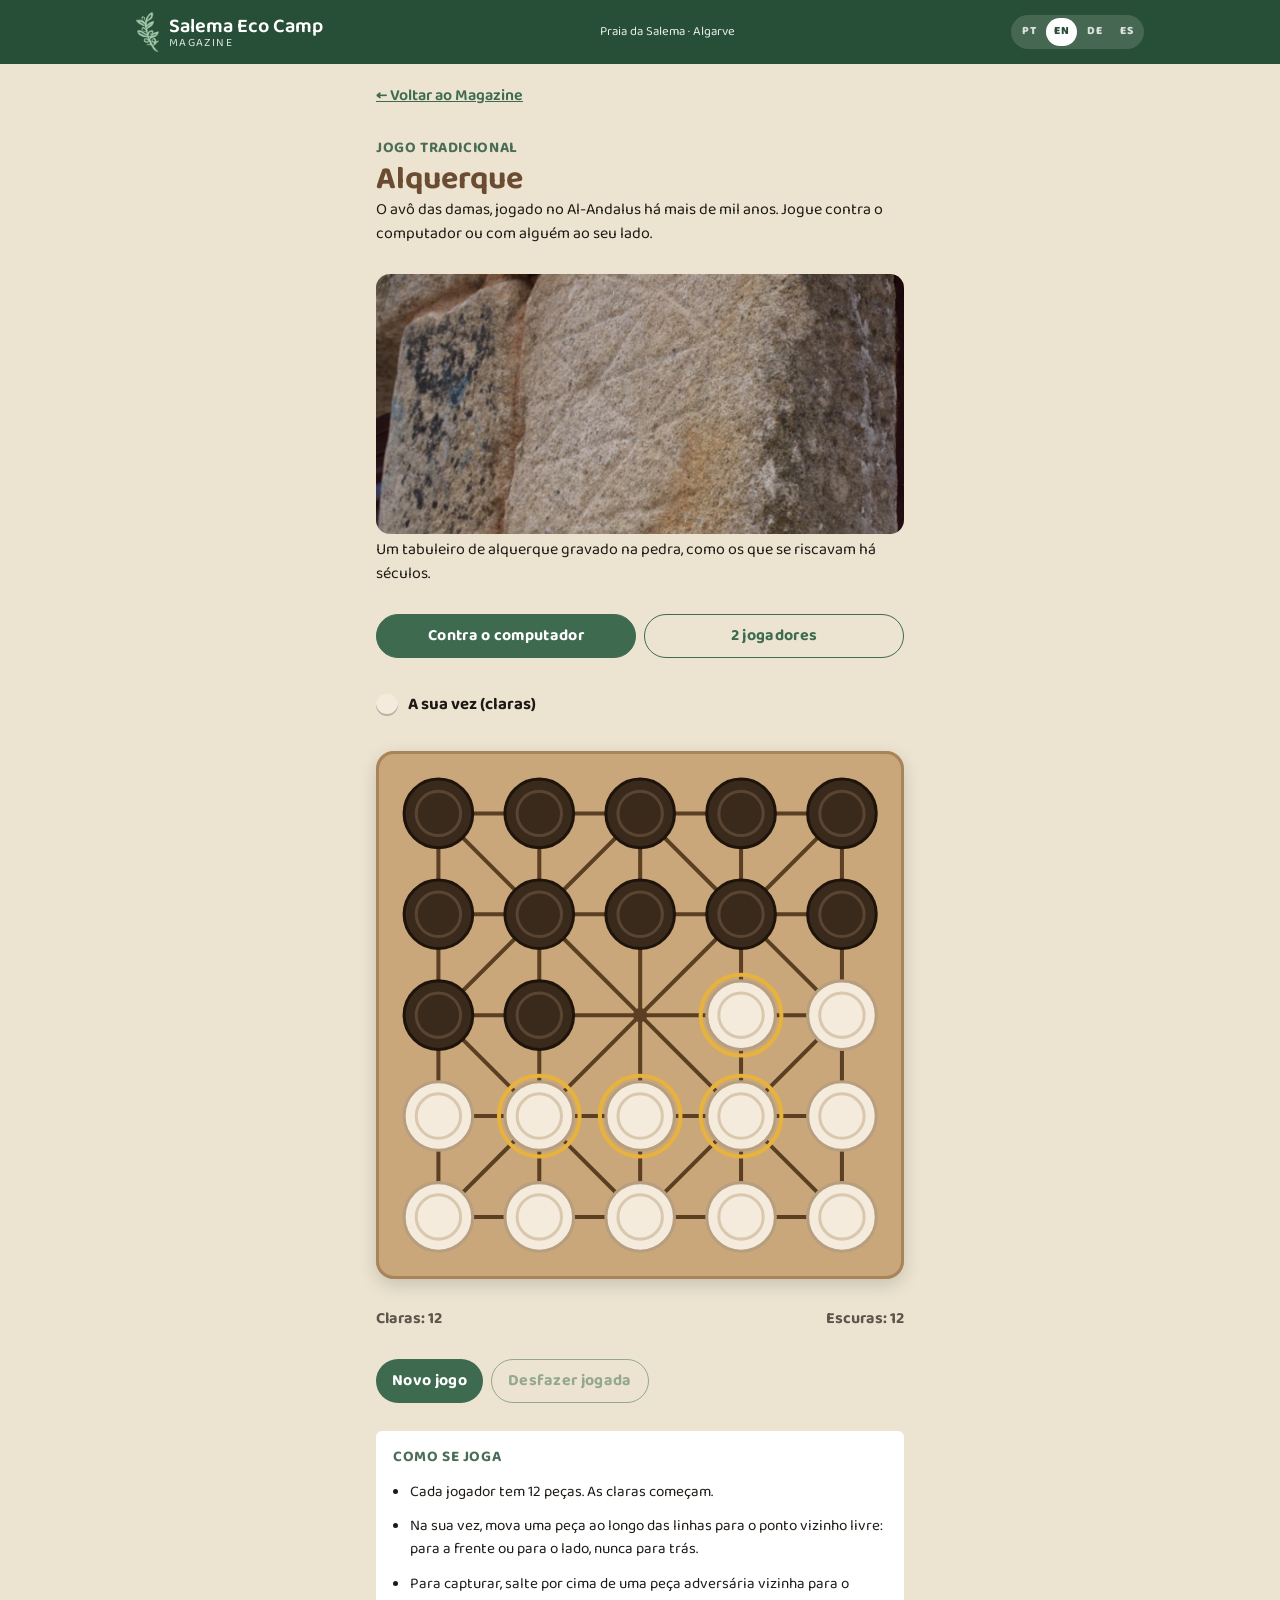
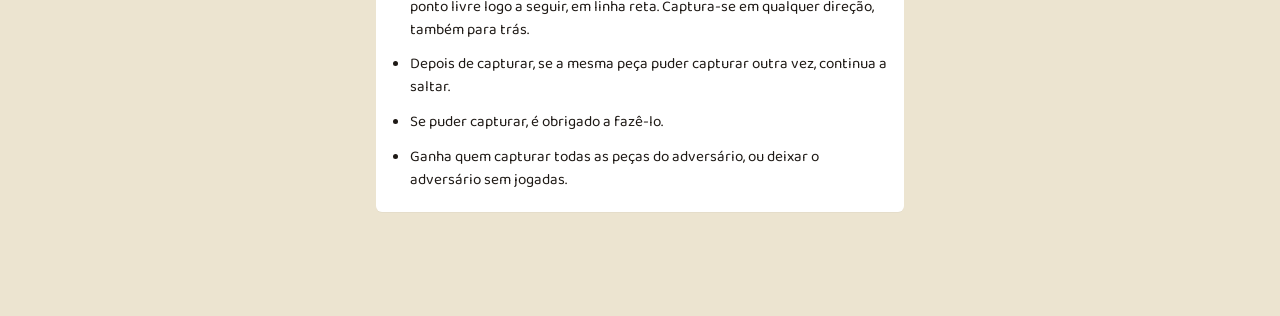
==== commit 65cfec67: "Alquerque: foto do tabuleiro gravado na pedra Co-Authored-By: Claude Opus 5.5 <noreply@anthropic.com" ====
--- a/alquerque.html
+++ b/alquerque.html
@@ -8,7 +8,7 @@
 <link rel="icon" href="favicon.png" type="image/png">
 <link rel="preconnect" href="https://fonts.googleapis.com">
 <link rel="stylesheet" href="https://fonts.googleapis.com/css2?family=Baloo+Thambi+2:wght@400;500;600;700;800&display=swap">
-<link rel="stylesheet" href="estilo.css?v=103">
+<link rel="stylesheet" href="estilo.css?v=106">
 <style>
   .jogo{display:flex;flex-direction:column;gap:14px;padding-block:18px 28px;max-width:560px;margin-inline:auto}
   .jogo h1{color:var(--title);margin:0}
@@ -25,7 +25,7 @@
   .acoes{display:flex;gap:8px;flex-wrap:wrap}
   .fim{background:var(--surface);border:2px solid var(--accent);border-radius:14px;padding:14px;text-align:center;font-weight:700;font-size:1.15rem}
 </style>
-<script src="config.js?v=103"></script>
+<script src="config.js?v=106"></script>
 </head>
 <body>
 <header class="top"><div class="wrap">
@@ -40,6 +40,7 @@
     <h1>Alquerque</h1>
     <p>O avô das damas, jogado no Al-Andalus há mais de mil anos. Jogue contra o computador ou com alguém ao seu lado.</p>
   </div>
+  <figure style="margin:0"><img src="imagens/regiao-alquerque.jpg" alt="Tabuleiro de alquerque gravado numa pedra" style="width:100%;border-radius:14px;display:block;max-height:260px;object-fit:cover"><figcaption class="nota" style="margin-top:4px">Um tabuleiro de alquerque gravado na pedra, como os que se riscavam há séculos.</figcaption></figure>
 
   <div class="modos" role="group" aria-label="Modo de jogo">
     <button type="button" class="btn ghost" id="m-pc" aria-pressed="true">Contra o computador</button>
@@ -238,6 +239,6 @@
   novo();
 })();
 </script>
-<script src="i18n.js?v=103"></script>
+<script src="i18n.js?v=106"></script>
 </body>
 </html>
--- a/estilo.css
+++ b/estilo.css
@@ -498,3 +498,5 @@
 /* 4 línguas: ecrãs estreitos */
 @media (max-width:420px){ .lang-sel{gap:0;padding:2px} .lang-sel button{padding:5px 6px;font-size:.68rem} .brand b{font-size:1.1rem} .brand-row img{height:32px} .brand-row{gap:7px} }
 @media (max-width:370px){ .brand b{font-size:1rem} .lang-sel button{padding:4px 5px;font-size:.64rem} }
+.sust-bio div{background:color-mix(in srgb,var(--accent) 14%,var(--surface));color:var(--ink)}
+.sust-bio b{color:var(--accent)}
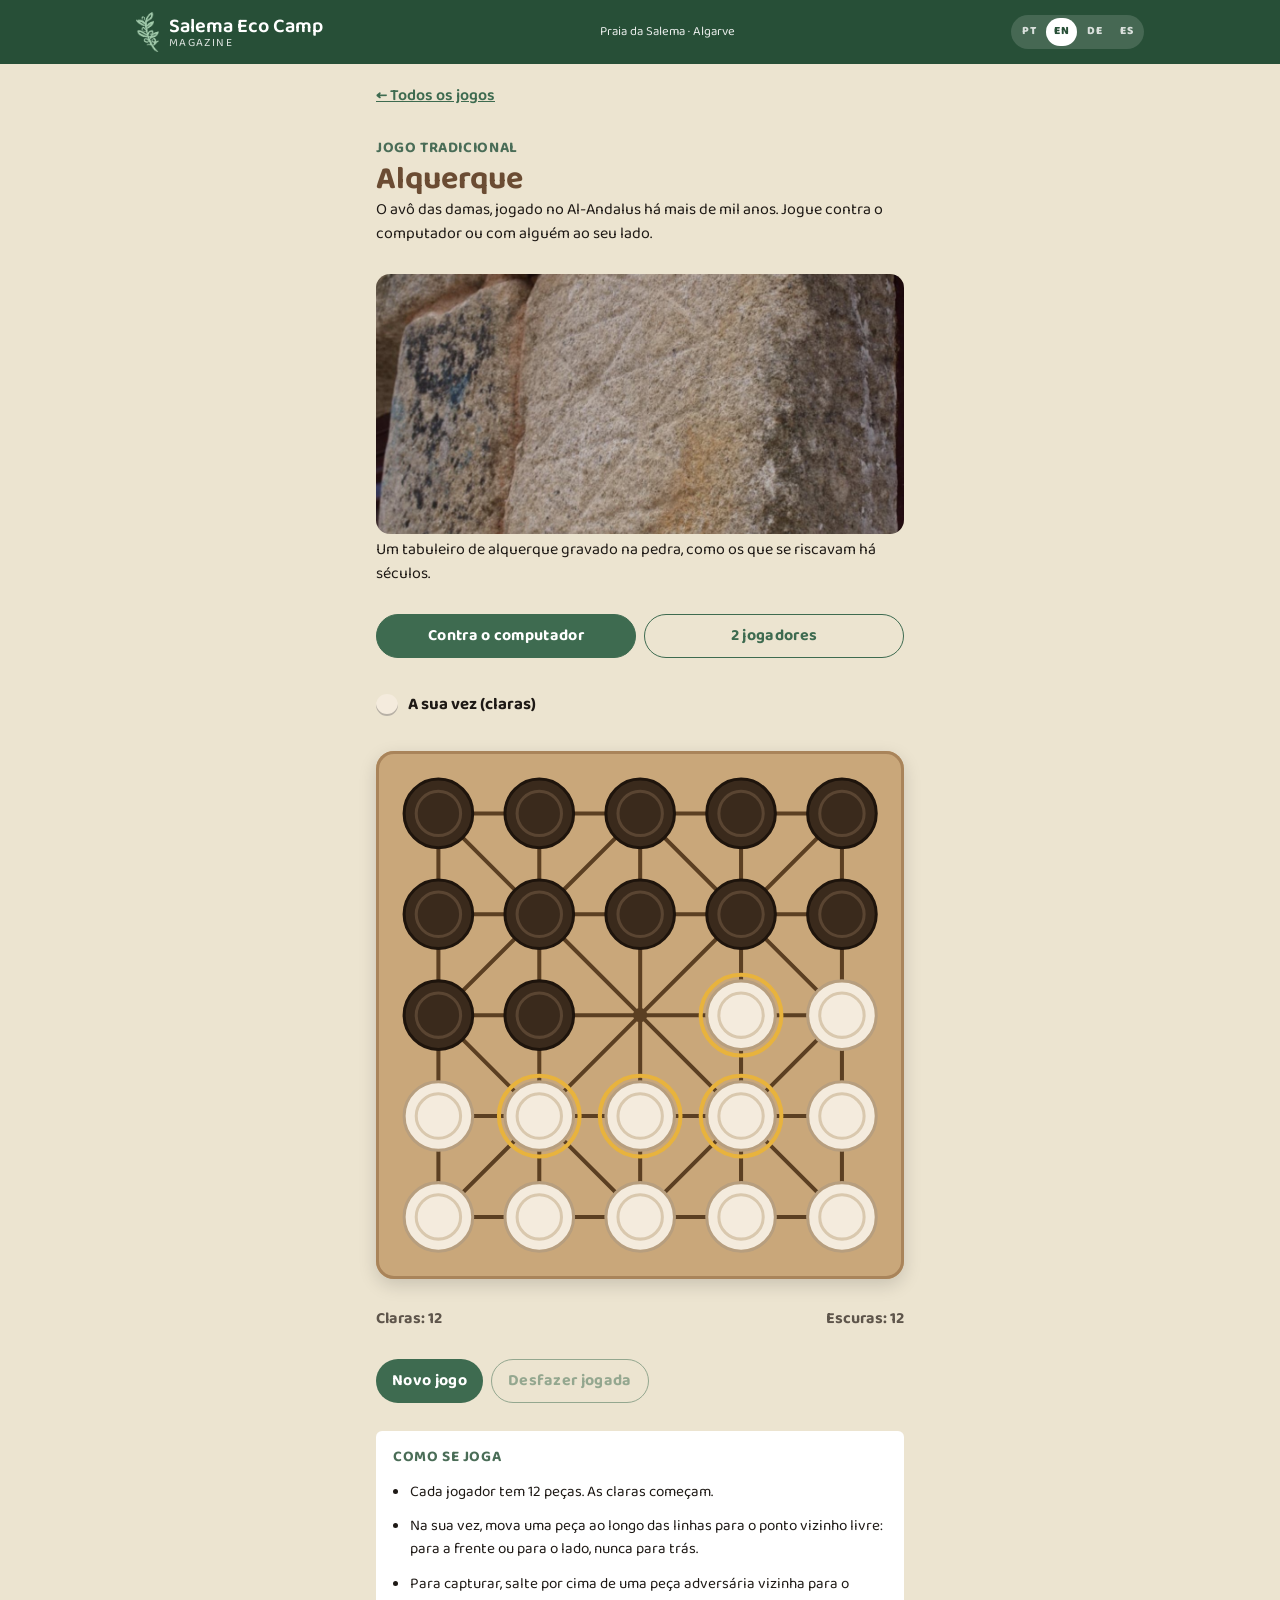
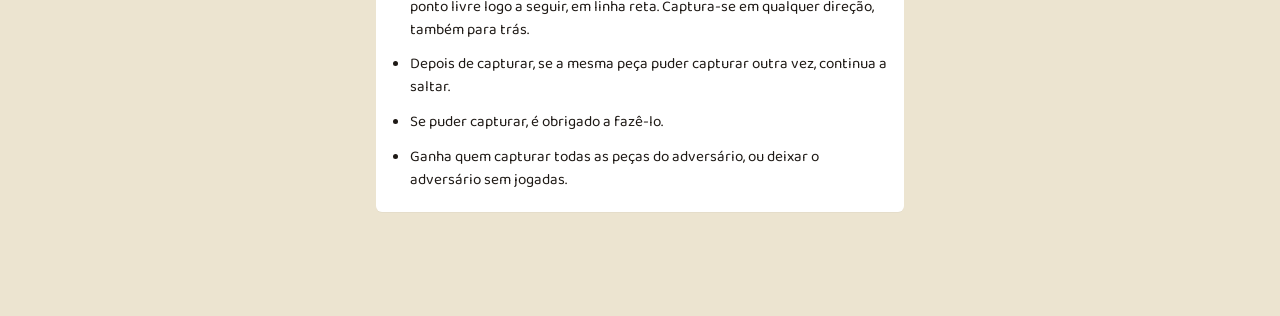
==== commit ab2f7811: "Jogos de sempre: página de jogos, Moinho e Shisima, botão na Região Co-Authored-By: Claude Sonnet 5." ====
--- a/alquerque.html
+++ b/alquerque.html
@@ -34,7 +34,7 @@
 </div></header>
 
 <main><div class="wrap jogo">
-  <a class="so-magazine" href="./#regiao">← Voltar ao Magazine</a>
+  <a class="so-magazine" href="jogos.html">← Todos os jogos</a>
   <div>
     <span class="eyebrow">Jogo tradicional</span>
     <h1>Alquerque</h1>
@@ -239,6 +239,6 @@
   novo();
 })();
 </script>
-<script src="i18n.js?v=106"></script>
+<script src="i18n.js?v=112"></script>
 </body>
 </html>
--- a/estilo.css
+++ b/estilo.css
@@ -500,3 +500,15 @@
 @media (max-width:370px){ .brand b{font-size:1rem} .lang-sel button{padding:4px 5px;font-size:.64rem} }
 .sust-bio div{background:color-mix(in srgb,var(--accent) 14%,var(--surface));color:var(--ink)}
 .sust-bio b{color:var(--accent)}
+.minhas-reservas{display:flex;flex-direction:column;gap:8px}
+.minha-res{display:flex;align-items:center;justify-content:space-between;gap:10px;background:var(--bg);border-radius:12px;padding:10px 12px}
+.minha-res div{display:flex;flex-direction:column;min-width:0}
+.minha-res small{color:var(--muted)}
+.minha-res .btn{flex:none;color:var(--danger,#B3261E);border-color:currentColor}
+.shuttle .minhas-reservas{margin-top:10px;text-align:left}
+.mt-cam{font-size:.8rem;font-weight:700;color:var(--accent);text-decoration:none;margin-top:2px;align-self:flex-start}
+
+/* botão "Jogos de sempre" na secção Região */
+.jogos-entrada{margin-top:10px;display:flex;flex-direction:column;gap:6px;background:var(--surface);border:2px solid var(--accent);border-radius:var(--r);padding:14px 16px;text-decoration:none;color:inherit}
+.jogos-entrada b{font-family:var(--display);font-size:1.3rem;line-height:1.2;color:var(--title)}
+.jogos-entrada span:not(.eyebrow):not(.regiao-ler){color:var(--muted)}
